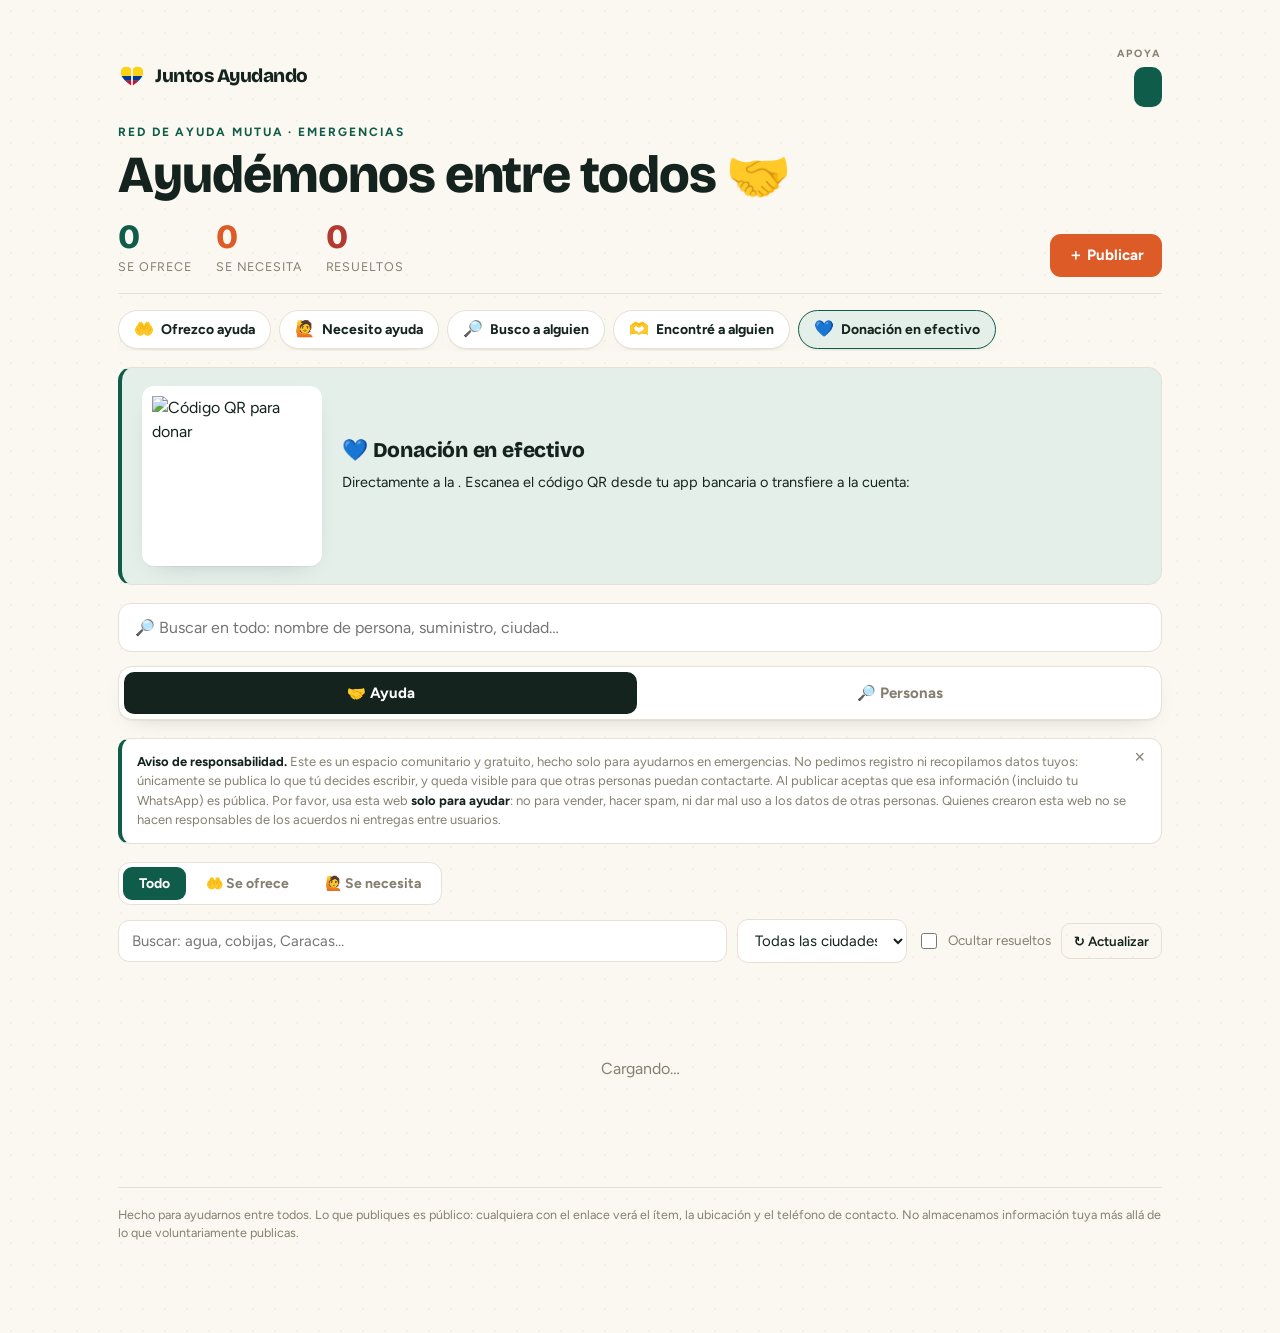
==== public/colombia.html @ 627214c3 "Vista previa por dominio, barra de acciones y ajustes de credito Vista previa (WhatsApp/Facebook lee" ====
<!DOCTYPE html>
<html lang="es">
<head>
<meta charset="UTF-8">
<meta name="viewport" content="width=device-width, initial-scale=1.0">
<title>Juntos por Colombia — Red de ayuda mutua en emergencias</title>
<meta name="description" content="Publica lo que ofreces, lo que necesitas o a quién buscas durante una emergencia, y coordina directo por WhatsApp. Sin cuentas, sin registro. Con el apoyo de la Fundación Falcao.">
<link rel="canonical" href="https://juntosporcolombia.fundacionfalcao.org/">
<meta property="og:type" content="website">
<meta property="og:url" content="https://juntosporcolombia.fundacionfalcao.org/">
<meta property="og:site_name" content="Juntos por Colombia">
<meta property="og:title" content="Juntos por Colombia — Red de ayuda mutua en emergencias">
<meta property="og:description" content="Publica lo que ofreces, lo que necesitas o a quién buscas durante una emergencia, y coordina directo por WhatsApp. Sin cuentas, sin registro. Con el apoyo de la Fundación Falcao.">
<meta property="og:image" content="https://juntosporcolombia.fundacionfalcao.org/og-colombia.png">
<meta name="twitter:card" content="summary_large_image">
<meta name="theme-color" content="#123E86">
<link rel="icon" href="./favicon.svg" type="image/svg+xml">
<link rel="apple-touch-icon" href="./apple-touch-icon.png">
<link rel="preconnect" href="https://fonts.googleapis.com">
<link rel="preconnect" href="https://fonts.gstatic.com" crossorigin>
<link href="https://fonts.googleapis.com/css2?family=Bricolage+Grotesque:opsz,wght@12..96,500;12..96,700;12..96,800&family=Figtree:wght@400;500;600;700&display=swap" rel="stylesheet">
<link rel="stylesheet" href="./styles.css">
<!-- Antes del CSS/pintado: fija la marca y el tema segun el dominio, sin parpadeo -->
<script src="./config.js"></script>
</head>
<body>
<div class="wrap">
  <header class="top">
   <div class="topbar">
    <a class="brand" href="/" aria-label="Ir al inicio">
      <svg class="brand-mark" viewBox="0 0 64 64" aria-hidden="true" focusable="false">
        <defs><clipPath id="jaHeart">
          <path transform="translate(-2 0)" d="M32 54C20 45 8 35 8 23C8 15 15 10 22 10C27 10 31 13 32 17Z"/>
          <path transform="translate(2 0)"  d="M32 54C44 45 56 35 56 23C56 15 49 10 42 10C37 10 33 13 32 17Z"/>
        </clipPath></defs>
        <g clip-path="url(#jaHeart)">
          <rect y="10" width="64" height="22" fill="#FCD116"/>
          <rect y="32" width="64" height="11" fill="#003893"/>
          <rect y="43" width="64" height="11" fill="#CE1126"/>
        </g>
      </svg>
      <span class="brand-name" id="brandName">Juntos Ayudando</span>
    </a>

    <!-- Apoya + logo del aliado (solo en las marcas que lo tengan configurado) -->
    <div class="support" id="supportBox" hidden>
      <span class="support-lbl" id="supportLbl">Apoya</span>
      <span class="support-badge"><img id="supportLogo" src="" alt="" loading="lazy"></span>
    </div>
   </div>

    <div class="eyebrow" id="eyebrow">Red de ayuda mutua · Emergencias</div>
    <h1 id="heroTitle">Ayudémonos entre todos 🤝</h1>
    <p class="sub" id="heroSub"></p>
    <div class="tally">
      <div class="stat"><div class="n green" id="countOffer">0</div><div class="l" id="lblStat1">Se ofrece</div></div>
      <div class="stat"><div class="n orange" id="countNeed">0</div><div class="l" id="lblStat2">Se necesita</div></div>
      <div class="stat"><div class="n taken" id="countTaken">0</div><div class="l" id="lblStat3">Resueltos</div></div>
      <div style="flex:1"></div>
      <button class="btn btn-primary" id="openPost">＋ Publicar</button>
    </div>
  </header>

  <!-- Acciones rápidas: los mismos 5 botones del popup, siempre accesibles.
       En móvil la fila se desliza en horizontal. -->
  <nav class="quickbar" id="quickBar" aria-label="Acciones rápidas">
    <button class="qb qb-off"  data-go="ofrezco"><span class="qi">🤲</span>Ofrezco ayuda</button>
    <button class="qb qb-need" data-go="necesito"><span class="qi">🙋</span>Necesito ayuda</button>
    <button class="qb qb-need" data-go="busca"><span class="qi">🔎</span>Busco a alguien</button>
    <button class="qb qb-off"  data-go="ubicada"><span class="qi">🫶</span>Encontré a alguien</button>
    <button class="qb qb-give" id="qbDonate" data-go="donar" hidden><span class="qi">💙</span>Donación en efectivo</button>
  </nav>

  <!-- Donación en efectivo. Solo aparece en las marcas con DONATION en config.js -->
  <section class="donate" id="donateBanner" hidden>
    <div class="donate-qr"><img id="donateQR" src="" alt="Código QR para donar"></div>
    <div class="donate-body">
      <h2 class="donate-h">💙 Donación en efectivo</h2>
      <p class="donate-lead">Directamente a la <strong id="donateOrg"></strong>. Escanea el código QR desde tu app bancaria o transfiere a la cuenta:</p>
      <dl class="donate-data" id="donateData"></dl>
      <p class="donate-note" id="donateNote"></p>
    </div>
  </section>

  <div class="gsearch-wrap">
    <input class="field" id="gsearch" type="search" placeholder="🔎 Buscar en todo: nombre de persona, suministro, ciudad…" aria-label="Buscar en todo">
  </div>

  <nav class="panelnav" id="panelNav">
    <button class="pn-btn active" data-panel="ayuda">🤝 Ayuda</button>
    <button class="pn-btn" data-panel="personas">🔎 Personas</button>
  </nav>

  <section id="panelResultados" class="hide">
    <div class="res-group" id="resPersonasGroup">
      <h3 class="res-h">🔎 Personas <span class="cnt" id="resPersonasCnt"></span></h3>
      <div id="resPersonas"></div>
    </div>
    <div class="res-group" id="resItemsGroup">
      <h3 class="res-h">🤝 Suministros <span class="cnt" id="resItemsCnt"></span></h3>
      <div id="resItems"></div>
    </div>
  </section>

  <div id="configWarn"></div>

  <div class="disclaimer" id="disclaimer">
    <button class="x" onclick="document.getElementById('disclaimer').remove()" aria-label="Cerrar">×</button>
    <strong>Aviso de responsabilidad.</strong> Este es un espacio comunitario y gratuito, hecho solo para ayudarnos en emergencias. No pedimos registro ni recopilamos datos tuyos: únicamente se publica lo que tú decides escribir, y queda visible para que otras personas puedan contactarte. Al publicar aceptas que esa información (incluido tu WhatsApp) es pública. Por favor, usa esta web <strong>solo para ayudar</strong>: no para vender, hacer spam, ni dar mal uso a los datos de otras personas. Quienes crearon esta web no se hacen responsables de los acuerdos ni entregas entre usuarios.
  </div>

  <div id="errBox"></div>

  <section id="panelAyuda">
    <div class="segment" id="typeSeg">
      <button class="seg-btn active" data-type="">Todo</button>
      <button class="seg-btn" data-type="ofrezco">🤲 Se ofrece</button>
      <button class="seg-btn" data-type="necesito">🙋 Se necesita</button>
    </div>

    <div class="toolbar">
      <div class="grow"><input class="field" id="search" type="search" placeholder="Buscar: agua, cobijas, Caracas…" aria-label="Buscar"></div>
      <select class="field" id="cityFilter" style="flex:0 0 170px" aria-label="Filtrar por ciudad"><option value="">Todas las ciudades</option></select>
      <label class="toggle"><input type="checkbox" id="hideTaken"> Ocultar resueltos</label>
      <button class="btn btn-ghost btn-sm" id="refresh" title="Actualizar">↻ Actualizar</button>
    </div>

    <div class="chips" id="catChips" style="margin-bottom:18px"></div>
    <div id="board"><div class="loading">Cargando…</div></div>
  </section>

  <section id="panelPersonas" class="hide">
    <div class="disclaimer" id="perInfo" style="border-left-color:var(--signal)">
      <strong>Encontrar personas.</strong> Publica el nombre, cédula y un teléfono de contacto de alguien a quien se busca, o de alguien ya ubicado, para reencontrar familias. La cédula se muestra <strong>parcial</strong> (solo los últimos dígitos) para proteger su identidad. Publica solo con fin humanitario y datos veraces.
    </div>

    <div class="segment" id="perSeg">
      <button class="seg-btn active" data-pe="">Todas</button>
      <button class="seg-btn" data-pe="busca">🔎 Se busca</button>
      <button class="seg-btn" data-pe="ubicada">✅ Ubicada</button>
    </div>

    <div class="toolbar">
      <div class="grow"><input class="field" id="perSearch" type="search" placeholder="Buscar por nombre o ciudad…" aria-label="Buscar persona"></div>
      <select class="field" id="perCityFilter" style="flex:0 0 170px" aria-label="Filtrar por ciudad"><option value="">Todas las ciudades</option></select>
      <button class="btn btn-ghost btn-sm" id="openBulk" title="Subir varias">⇪ Subir lista</button>
      <button class="btn btn-ghost btn-sm" id="perRefresh" title="Actualizar">↻ Actualizar</button>
    </div>

    <div id="perBoard"><div class="loading">Cargando…</div></div>
  </section>

  <footer>
    Hecho para ayudarnos entre todos. Lo que publiques es público: cualquiera con el enlace verá el ítem, la ubicación y el teléfono de contacto. No almacenamos información tuya más allá de lo que voluntariamente publicas.
    <div class="credit" id="credit"></div>
  </footer>
</div>

<!-- Modal: Publicar -->
<div class="overlay" id="postOverlay">
  <div class="modal">
    <button class="x" data-close aria-label="Cerrar">×</button>
    <h2 id="postTitle">Publicar</h2>
    <p class="lead">Elige si vas a ofrecer ayuda o si la necesitas.</p>
    <div class="typepick">
      <button id="pickOffer" class="sel-offer" data-type="ofrezco">🤲 Ofrezco<small>Tengo algo disponible</small></button>
      <button id="pickNeed" data-type="necesito">🙋 Necesito<small>Requiero ayuda</small></button>
    </div>

    <label class="lbl">Categoría</label>
    <select class="field" id="f_cat"></select>

    <div id="ropaWrap" class="hide">
      <label class="lbl">¿Ropa para quién?</label>
      <select class="field" id="f_ropa"><option value="Niños">Niños</option><option value="Adultos">Adultos</option><option value="Niños y adultos">Niños y adultos</option></select>
    </div>

    <label class="lbl" for="f_titulo" id="lblTitulo">¿Qué tienes disponible?</label>
    <input class="field" id="f_titulo" maxlength="70" placeholder="Ej: Cobijas, agua, kit de aseo">

    <label class="lbl" for="f_cantidad" id="lblCantidad">Cantidad <span>(opcional)</span></label>
    <input class="field" id="f_cantidad" maxlength="40" placeholder="Ej: 20 unidades · 5 cajas · varias">

    <label class="lbl">Ubicación</label>
    <button type="button" class="geo-btn" id="geoBtn">📍 Usar mi ubicación actual</button>
    <div class="geo-status" id="geoStatus"></div>
    <select class="field" id="f_pais" style="margin-top:8px"></select>
    <input class="field" id="f_ciudad" maxlength="50" placeholder="Ciudad" style="margin-top:8px">
    <input class="field" id="f_dir" maxlength="110" placeholder="Dirección o lugar (barrio, calle, punto de referencia)" style="margin-top:8px">
    <p class="hint" id="dirHint">Entre más exacta la dirección, más fácil coordinar la entrega.</p>

    <label class="lbl" for="f_tel">WhatsApp de contacto</label>
    <div class="phone-row">
      <select class="field" id="f_cc" aria-label="Código de país">
        <option value="57">🇨🇴 +57</option><option value="58">🇻🇪 +58</option><option value="52">🇲🇽 +52</option>
        <option value="34">🇪🇸 +34</option><option value="51">🇵🇪 +51</option><option value="54">🇦🇷 +54</option>
        <option value="56">🇨🇱 +56</option><option value="593">🇪🇨 +593</option><option value="1">🇺🇸 +1</option>
      </select>
      <input class="field grow" id="f_tel" inputmode="numeric" maxlength="15" placeholder="412 123 4567">
    </div>
    <p class="hint">Solo números. Ahí llegarán los mensajes de quien te contacte.</p>

    <label class="lbl" for="f_nombre">Tu nombre <span>(opcional)</span></label>
    <input class="field" id="f_nombre" maxlength="40" placeholder="Ej: Jefferson">

    <label class="lbl" for="f_nota">Nota <span>(opcional)</span></label>
    <textarea class="field" id="f_nota" rows="2" maxlength="160" placeholder="Ej: Puedo entregar hasta el viernes"></textarea>

    <label class="consent"><input type="checkbox" id="f_consent">Entiendo que lo que publico es público y me comprometo a usar este espacio solo para ayudar.</label>

    <div class="modal-actions">
      <button class="btn btn-ghost btn-block" data-close>Cancelar</button>
      <button class="btn btn-primary btn-block" id="submitPost">Publicar</button>
    </div>
  </div>
</div>

<!-- Modal: Código -->
<div class="overlay" id="codeOverlay">
  <div class="modal">
    <h2 id="codeTitle">✅ ¡Publicado!</h2>
    <p class="lead" id="codeLead">Tu publicación ya está en la web. Guarda este código para administrarla desde otro dispositivo:</p>
    <div class="code-box"><div class="t">Tu código</div><div class="code" id="newCode">—</div></div>
    <p class="hint">En este dispositivo lo recordamos por ti: verás los botones para administrarla directamente en tu publicación.</p>
    <div class="modal-actions"><button class="btn btn-primary btn-block" data-close>Listo</button></div>
  </div>
</div>

<!-- Modal: Confirmar (corazón) -->
<div class="overlay" id="confirmOverlay">
  <div class="modal">
    <div class="heart">💛</div>
    <h2 id="cTitle" style="text-align:center">¿Quitar esto de la lista?</h2>
    <p class="lead" id="cMsg" style="text-align:center"></p>
    <div class="modal-actions">
      <button class="btn btn-ghost btn-block" data-close>Cancelar</button>
      <button class="btn btn-primary btn-block" id="cYes">Sí, confirmar</button>
    </div>
  </div>
</div>

<!-- Modal: Pedir código -->
<div class="overlay" id="askOverlay">
  <div class="modal">
    <button class="x" data-close aria-label="Cerrar">×</button>
    <h2 id="askTitle">Reabrir publicación</h2>
    <p class="lead" id="askLead">Ingresa el código que recibiste al publicar.</p>
    <input class="field" id="askCode" maxlength="6" placeholder="Código" style="text-transform:uppercase;letter-spacing:.2em;text-align:center;font-weight:700">
    <div id="askErr" class="hint" style="color:#c0392b"></div>
    <div class="modal-actions">
      <button class="btn btn-ghost btn-block" data-close>Cancelar</button>
      <button class="btn btn-primary btn-block" id="askConfirm">Confirmar</button>
    </div>
  </div>
</div>

<!-- Modal: Publicar persona -->
<div class="overlay" id="personaOverlay">
  <div class="modal">
    <button class="x" data-close aria-label="Cerrar">×</button>
    <h2>Añadir persona</h2>
    <p class="lead">Para encontrar a alguien o registrar a quien ya fue ubicado.</p>
    <div class="typepick">
      <button id="pickBusca" class="sel-need" data-pe="busca">🔎 Se busca<small>Estoy buscando a esta persona</small></button>
      <button id="pickUbic" data-pe="ubicada">✅ Ubicada<small>Ya está localizada / a salvo</small></button>
    </div>

    <label class="lbl" for="pe_nombre">Nombre y apellido</label>
    <input class="field" id="pe_nombre" maxlength="70" placeholder="Ej: María González">

    <label class="lbl" for="pe_cedula">Cédula / identificación <span>(opcional)</span></label>
    <input class="field" id="pe_cedula" maxlength="30" placeholder="Ej: V-12345678">
    <p class="hint">Se guarda completa pero en público solo se ven los últimos 4 dígitos.</p>

    <label class="lbl">Ubicación <span>(opcional)</span></label>
    <button type="button" class="geo-btn" id="pe_geoBtn">📍 Usar mi ubicación actual</button>
    <div class="geo-status" id="pe_geoStatus"></div>
    <select class="field" id="pe_pais" style="margin-top:8px"></select>
    <input class="field" id="pe_ciudad" maxlength="50" placeholder="Ciudad / zona" style="margin-top:8px">
    <input class="field" id="pe_dir" maxlength="110" placeholder="Dirección o lugar (barrio, calle, refugio…)" style="margin-top:8px">
    <input class="field" id="pe_ref" maxlength="80" placeholder="Punto de referencia (opcional)" style="margin-top:8px">
    <p class="hint">Puedes compartir tu ubicación o escribir el lugar. Entre más detalle, más fácil reencontrarse.</p>

    <label class="lbl" for="pe_tel">WhatsApp de contacto</label>
    <div class="phone-row">
      <select class="field" id="pe_cc" aria-label="Código de país">
        <option value="57">🇨🇴 +57</option><option value="58">🇻🇪 +58</option><option value="52">🇲🇽 +52</option>
        <option value="34">🇪🇸 +34</option><option value="51">🇵🇪 +51</option><option value="54">🇦🇷 +54</option>
        <option value="56">🇨🇱 +56</option><option value="593">🇪🇨 +593</option><option value="1">🇺🇸 +1</option>
      </select>
      <input class="field grow" id="pe_tel" inputmode="numeric" maxlength="15" placeholder="412 123 4567">
    </div>
    <p class="hint">Número donde coordinar (tuyo, de un familiar o del refugio).</p>

    <label class="lbl" for="pe_nota">Nota <span>(opcional)</span></label>
    <textarea class="field" id="pe_nota" rows="2" maxlength="160" placeholder="Ej: Última vez vista en el sector… / Está en el refugio…"></textarea>

    <label class="consent"><input type="checkbox" id="pe_consent">Publico estos datos con fin humanitario, son veraces y entiendo que el nombre y el teléfono serán públicos.</label>

    <div class="modal-actions">
      <button class="btn btn-ghost btn-block" data-close>Cancelar</button>
      <button class="btn btn-primary btn-block" id="submitPersona">Publicar</button>
    </div>
  </div>
</div>

<!-- Modal: Subir lista (bloque) -->
<div class="overlay" id="bulkOverlay">
  <div class="modal">
    <button class="x" data-close aria-label="Cerrar">×</button>
    <h2>Subir lista de personas</h2>
    <p class="lead">Pega varias de golpe: <strong>una persona por línea</strong>, con sus datos separados por coma.</p>

    <div class="code-box" style="background:var(--pine-soft);color:var(--pine);text-align:left">
      <div class="t" style="color:var(--pine)">Formato por línea</div>
      <div style="font-weight:700">Nombre, Cédula, Teléfono</div>
      <div style="font-size:12px;opacity:.85;margin-top:4px">Ej: María González, V-12345678, 4121234567</div>
    </div>

    <div class="typepick" style="margin-top:12px">
      <button id="bkBusca" class="sel-need" data-pe="busca">🔎 Se busca<small>Todas en esta lista</small></button>
      <button id="bkUbic" data-pe="ubicada">✅ Ubicadas<small>Todas en esta lista</small></button>
    </div>

    <label class="lbl">Ubicación común <span>(opcional, se aplica a todas)</span></label>
    <div class="phone-row">
      <select class="field" id="bk_cc" style="flex:0 0 92px" aria-label="Código de país">
        <option value="57">🇨🇴 +57</option><option value="58">🇻🇪 +58</option><option value="52">🇲🇽 +52</option>
        <option value="34">🇪🇸 +34</option><option value="51">🇵🇪 +51</option><option value="54">🇦🇷 +54</option>
        <option value="56">🇨🇱 +56</option><option value="593">🇪🇨 +593</option><option value="1">🇺🇸 +1</option>
      </select>
      <input class="field grow" id="bk_ciudad" maxlength="50" placeholder="Ciudad / zona (opcional)">
    </div>

    <label class="lbl" for="bk_text">Pega la lista aquí</label>
    <textarea class="field" id="bk_text" rows="8" placeholder="María González, V-12345678, 4121234567&#10;José Pérez, V-87654321, 4149876543&#10;Ana Díaz, , 4145551122"></textarea>
    <p class="hint" id="bk_count">0 personas detectadas.</p>

    <label class="consent"><input type="checkbox" id="bk_consent">Publico estos datos con fin humanitario, son veraces y entiendo que los nombres y teléfonos serán públicos.</label>

    <div class="modal-actions">
      <button class="btn btn-ghost btn-block" data-close>Cancelar</button>
      <button class="btn btn-primary btn-block" id="submitBulk">Subir lista</button>
    </div>
  </div>
</div>

<!-- Modal: Donación en efectivo -->
<div class="overlay" id="donateOverlay">
  <div class="modal">
    <button class="x" data-close aria-label="Cerrar">×</button>
    <h2>💙 Donación en efectivo</h2>
    <p class="lead">Tu aporte va <strong>directo a la <span id="donateOrg2"></span></strong>. Escanea el QR desde tu app bancaria o transfiere a la cuenta.</p>
    <div class="donate-qr big"><img id="donateQR2" src="" alt="Código QR para donar"></div>
    <dl class="donate-data" id="donateData2"></dl>
    <p class="donate-note" id="donateNote2"></p>
    <div class="modal-actions"><button class="btn btn-primary btn-block" data-close>Listo</button></div>
  </div>
</div>

<!-- Modal: Bienvenida / elección rápida -->
<div class="overlay" id="welcomeOverlay">
  <div class="modal">
    <button class="x" data-close aria-label="Cerrar">×</button>
    <h2>¿Qué quieres hacer?</h2>
    <p class="lead">Elige una opción para empezar rápido. También puedes solo explorar la web.</p>
    <div class="welcome-grid">
      <button class="wbtn off" data-go="ofrezco"><span class="wic">🤲</span><strong>Ofrezco ayuda</strong><small>Tengo algo para dar</small></button>
      <button class="wbtn need" data-go="necesito"><span class="wic">🙋</span><strong>Necesito ayuda</strong><small>Me hace falta algo</small></button>
      <button class="wbtn need" data-go="busca"><span class="wic">🔎</span><strong>Busco a alguien</strong><small>Persona desaparecida</small></button>
      <button class="wbtn off" data-go="ubicada"><span class="wic">🫶</span><strong>Encontré a alguien</strong><small>Persona ya ubicada</small></button>
      <button class="wbtn give" id="wDonate" data-go="donar" hidden><span class="wic">💙</span><strong>Donación en efectivo</strong><small>Aporta a la fundación</small></button>
    </div>
    <div class="modal-actions"><button class="btn btn-ghost btn-block" data-close>Solo explorar la web</button></div>
  </div>
</div>

<script type="module" src="./app.js"></script>
</body>
</html>
---- public/styles.css ----
:root{
  --ink:#15231F;--paper:#FBF8F1;--card:#FFFFFF;--pine:#0F5C4A;--pine-soft:#E4EFEA;
  --signal:#DD5B27;--signal-soft:#FBEAE1;--muted:#857F70;--line:#E7E1D4;--taken:#B23A30;
  --radius:14px;--shadow:0 1px 0 rgba(21,35,31,.04), 0 8px 24px -16px rgba(21,35,31,.35);
}

/* Tema AZUL — juntosporcolombia.fundacionfalcao.org.
   El acento (--signal) es ambar y no otro azul a proposito: distingue
   "se ofrece" de "se necesita" de un vistazo, tambien para daltonicos. */
:root[data-brand="azul"]{
  --ink:#0F1D33;--paper:#F5F8FD;--card:#FFFFFF;--pine:#123E86;--pine-soft:#E4EDFA;
  --signal:#D98209;--signal-soft:#FBEEDA;--muted:#6B7789;--line:#DCE4F0;--taken:#A8393B;
}
/* El ambar queda solo para distinguir "se necesita"; los botones de accion van en azul */
:root[data-brand="azul"] .btn-primary{background:var(--pine)}
*{box-sizing:border-box}html,body{margin:0;padding:0}
body{background:var(--paper);color:var(--ink);font-family:"Figtree",system-ui,sans-serif;font-size:16px;line-height:1.5;
  -webkit-font-smoothing:antialiased;background-image:radial-gradient(rgba(21,35,31,.035) 1px,transparent 1px);background-size:22px 22px}
.wrap{max-width:1080px;margin:0 auto;padding:20px 18px 80px}
header.top{padding:26px 0 16px;border-bottom:1px solid var(--line);margin-bottom:16px}
.topbar{display:flex;align-items:center;justify-content:space-between;gap:16px;flex-wrap:wrap;margin-bottom:16px}
.brand{display:inline-flex;align-items:center;gap:9px;text-decoration:none}

/* "Apoya" + logo del aliado. El logo es blanco, por eso va sobre una placa
   de color: sin fondo seria invisible en el papel claro. */
.support{display:flex;flex-direction:column;align-items:flex-end;gap:5px}
.support-lbl{font-size:10.5px;letter-spacing:.16em;text-transform:uppercase;color:var(--muted);font-weight:700}
.support-badge{display:inline-flex;align-items:center;justify-content:center;background:var(--pine);
  border-radius:10px;padding:8px 14px;box-shadow:var(--shadow)}
.support-badge img{height:24px;width:auto;display:block}

/* Barra de acciones rápidas: los 5 botones del popup, siempre a mano.
   En movil se desliza en horizontal en vez de apilarse y comerse la pantalla. */
.quickbar{display:flex;gap:8px;margin:0 0 16px;overflow-x:auto;scrollbar-width:none;-webkit-overflow-scrolling:touch;padding-bottom:2px}
.quickbar::-webkit-scrollbar{display:none}
.qb{display:inline-flex;align-items:center;gap:7px;white-space:nowrap;flex:0 0 auto;cursor:pointer;
  font-family:inherit;font-weight:700;font-size:14px;color:var(--ink);background:var(--card);
  border:1px solid var(--line);border-radius:999px;padding:10px 15px;transition:.12s;box-shadow:var(--shadow)}
.qb:hover{transform:translateY(-1px)}
.qb .qi{font-size:16px;line-height:1}
.qb-off:hover{border-color:var(--pine)}
.qb-need:hover{border-color:var(--signal)}
.qb-give{border-color:var(--pine);background:var(--pine-soft)}
.qb-give:hover{background:var(--card)}
@media(max-width:560px){
  .quickbar{margin-left:-18px;margin-right:-18px;padding-left:18px;padding-right:18px}
  .qb{font-size:13.5px;padding:9px 13px}
}

/* Donación en efectivo */
.donate{display:flex;gap:20px;align-items:center;background:var(--pine-soft);border:1px solid var(--line);
  border-left:4px solid var(--pine);border-radius:14px;padding:18px 20px;margin:0 0 18px;flex-wrap:wrap}
.donate-qr{background:#fff;border-radius:12px;padding:10px;box-shadow:var(--shadow);flex:0 0 auto}
.donate-qr img{display:block;width:160px;height:160px;object-fit:contain}
/* En el banner el QR se puede pulsar para verlo grande en el modal */
#donateBanner .donate-qr{cursor:zoom-in;border:none;background:#fff;transition:transform .12s}
#donateBanner .donate-qr:hover{transform:translateY(-2px)}
.donate-qr.big{margin:14px auto;padding:14px}
.donate-qr.big img{width:210px;height:210px}
.donate-body{flex:1 1 300px;min-width:0}
.donate-h{font-family:"Bricolage Grotesque",sans-serif;font-weight:800;font-size:21px;letter-spacing:-.01em;margin:0 0 6px;color:var(--ink)}
.donate-lead{margin:0 0 10px;font-size:14.5px;color:var(--ink);line-height:1.5}
.donate-data{display:grid;grid-template-columns:auto 1fr;gap:4px 12px;margin:0;font-size:14px}
.donate-data dt{color:var(--muted);font-size:13px}
.donate-data dd{margin:0;font-weight:700;color:var(--ink);word-break:break-all}
.donate-note{margin:12px 0 0;font-size:12.5px;color:var(--muted);line-height:1.45}
.wbtn.give{border-color:var(--pine)}
.wbtn.give:hover{background:var(--pine-soft)}
@media(max-width:560px){
  .donate{gap:14px;padding:15px}
  .donate-qr img{width:104px;height:104px}
  .support{align-items:flex-start}
}
.brand-mark{width:28px;height:28px;flex-shrink:0;display:block}
.brand-name{font-family:"Bricolage Grotesque",sans-serif;font-weight:800;font-size:19px;letter-spacing:-.025em;color:var(--ink)}
.brand:hover .brand-name{color:var(--pine)}
.eyebrow{font-size:12px;letter-spacing:.16em;text-transform:uppercase;color:var(--pine);font-weight:700}
h1{font-family:"Bricolage Grotesque",sans-serif;font-weight:800;letter-spacing:-.02em;line-height:1.02;font-size:clamp(30px,6vw,52px);margin:8px 0 6px}
.sub{color:var(--muted);max-width:52ch;margin:0}
.tally{display:flex;gap:24px;flex-wrap:wrap;margin-top:18px;align-items:flex-end}
.stat .n{font-family:"Bricolage Grotesque",sans-serif;font-weight:800;font-size:34px;line-height:1;letter-spacing:-.02em}
.stat .n.green{color:var(--pine)}.stat .n.orange{color:var(--signal)}.stat .n.taken{color:var(--taken)}
.stat .l{font-size:12.5px;color:var(--muted);text-transform:uppercase;letter-spacing:.07em;margin-top:4px}
.disclaimer{background:#fff;border:1px solid var(--line);border-left:4px solid var(--pine);border-radius:12px;padding:13px 15px;margin:0 0 18px;font-size:13px;color:var(--muted);line-height:1.5;position:relative}
.disclaimer strong{color:var(--ink)}
.disclaimer .x{position:absolute;top:8px;right:10px;background:none;border:none;font-size:18px;color:var(--muted);cursor:pointer}
.gsearch-wrap{margin:0 0 14px}
.gsearch-wrap #gsearch{font-size:16px;padding:14px 16px;border-radius:13px}
.res-group{margin-bottom:24px}
.res-h{font-family:"Bricolage Grotesque",sans-serif;font-weight:800;font-size:18px;letter-spacing:-.01em;margin:0 0 12px;color:var(--ink);display:flex;align-items:center;gap:8px}
.res-h .cnt{font-size:13px;font-weight:600;color:var(--muted)}
.panelnav{display:flex;gap:6px;background:#fff;border:1px solid var(--line);border-radius:14px;padding:5px;margin:0 0 18px;box-shadow:var(--shadow)}
.pn-btn{flex:1;border:none;background:none;font-family:inherit;font-weight:700;font-size:15px;color:var(--muted);padding:12px 14px;border-radius:10px;cursor:pointer;transition:.12s;white-space:nowrap}
.pn-btn:hover{color:var(--ink)}
.pn-btn.active{background:var(--ink);color:#fff}
.segment{display:inline-flex;background:#fff;border:1px solid var(--line);border-radius:12px;padding:4px;margin-bottom:14px;gap:4px}
.seg-btn{border:none;background:none;font-family:inherit;font-weight:700;font-size:14px;color:var(--muted);padding:8px 16px;border-radius:9px;cursor:pointer;transition:.12s;white-space:nowrap}
.seg-btn.active{background:var(--pine);color:#fff}.seg-btn.active.need{background:var(--signal)}
.toolbar{display:flex;gap:10px;flex-wrap:wrap;align-items:center;margin:0 0 16px}
.grow{flex:1 1 220px;min-width:0}
input,select,textarea{font-family:inherit;font-size:15px;color:var(--ink)}
.field{width:100%;padding:11px 13px;border:1px solid var(--line);border-radius:11px;background:var(--card);outline:none;transition:border-color .15s,box-shadow .15s}
.field:focus{border-color:var(--pine);box-shadow:0 0 0 3px var(--pine-soft)}
.chips{display:flex;gap:7px;flex-wrap:wrap}
.chip{border:1px solid var(--line);background:var(--card);color:var(--ink);padding:7px 12px;border-radius:999px;font-size:13.5px;font-weight:600;cursor:pointer;transition:.12s;white-space:nowrap}
.chip:hover{border-color:var(--pine)}.chip.active{background:var(--pine);border-color:var(--pine);color:#fff}
.toggle{display:flex;align-items:center;gap:8px;font-size:13.5px;color:var(--muted);cursor:pointer;user-select:none}
.toggle input{accent-color:var(--pine);width:16px;height:16px}
.btn{border:none;border-radius:11px;font-family:inherit;font-weight:700;font-size:15px;padding:12px 18px;cursor:pointer;transition:transform .08s,filter .15s,background .15s;display:inline-flex;align-items:center;gap:8px;justify-content:center}
.btn:active{transform:translateY(1px)}
.btn-primary{background:var(--signal);color:#fff}.btn-primary:hover{filter:brightness(1.05)}
.btn-wa{background:#1FA855;color:#fff;width:100%}.btn-wa:hover{filter:brightness(1.05)}
.btn-ghost{background:transparent;border:1px solid var(--line);color:var(--ink);font-weight:600}.btn-ghost:hover{border-color:var(--pine)}
.btn-sm{padding:9px 12px;font-size:13.5px;border-radius:9px}.btn-block{width:100%}
.grid{display:grid;grid-template-columns:repeat(auto-fill,minmax(280px,1fr));gap:16px}
.card{position:relative;background:var(--card);border:1px solid var(--line);border-radius:var(--radius);padding:18px 16px 16px;box-shadow:var(--shadow);transition:transform .12s,box-shadow .12s}
.card:hover{transform:translateY(-2px)}
.card.need{border-top:3px solid var(--signal)}.card.offer{border-top:3px solid var(--pine)}
.badge{display:inline-flex;align-items:center;gap:5px;font-size:11px;font-weight:800;letter-spacing:.06em;text-transform:uppercase;padding:3px 8px;border-radius:999px}
.badge.offer{color:var(--pine);background:var(--pine-soft)}.badge.need{color:var(--signal);background:var(--signal-soft)}
.cat{display:inline-flex;align-items:center;gap:6px;font-size:12.5px;font-weight:700;color:var(--ink);margin-left:6px}
.card h3{font-family:"Bricolage Grotesque",sans-serif;font-weight:700;font-size:20px;letter-spacing:-.01em;margin:11px 0 6px;line-height:1.15}
.meta{display:flex;flex-direction:column;gap:3px;font-size:14px;color:var(--ink);margin:8px 0 4px}
.meta .row{display:flex;gap:7px;align-items:flex-start}
.meta .k{color:var(--muted);min-width:74px;font-size:13px;flex-shrink:0}
.maplink{font-size:13px;color:var(--pine);font-weight:600;text-decoration:none}.maplink:hover{text-decoration:underline}
.note{font-size:13.5px;color:var(--muted);margin:6px 0 0;font-style:italic}
.ago{font-size:12px;color:var(--muted)}.stamp-area{margin-top:8px;min-height:16px}
.actions{display:flex;gap:8px;margin-top:13px;flex-wrap:wrap}.actions .btn{flex:1 1 auto}
.owner-row{display:flex;gap:8px;margin-top:8px;width:100%}
.card.taken{opacity:.62}.card.taken h3{text-decoration:line-through;text-decoration-color:rgba(178,58,48,.5)}
.stamp{position:absolute;top:14px;right:10px;transform:rotate(8deg);color:var(--taken);border:3px solid var(--taken);border-radius:8px;font-family:"Bricolage Grotesque",sans-serif;font-weight:800;font-size:14px;letter-spacing:.06em;padding:3px 9px;text-transform:uppercase;opacity:.9;box-shadow:inset 0 0 0 1px rgba(178,58,48,.25)}
@keyframes slap{0%{transform:rotate(8deg) scale(2.4);opacity:0}60%{transform:rotate(6deg) scale(.92);opacity:1}100%{transform:rotate(8deg) scale(1);opacity:.9}}
.stamp.animate{animation:slap .42s cubic-bezier(.2,.8,.3,1.2)}
.empty,.loading{text-align:center;padding:60px 20px;color:var(--muted)}
.empty h3{font-family:"Bricolage Grotesque",sans-serif;color:var(--ink);font-size:22px;margin:0 0 8px}
.err{background:var(--signal-soft);border:1px solid #f0c4b2;color:#9c3a16;padding:12px 14px;border-radius:11px;font-size:14px;margin-bottom:16px}
.overlay{position:fixed;inset:0;background:rgba(21,35,31,.46);display:none;align-items:flex-start;justify-content:center;padding:24px 16px;z-index:50;overflow-y:auto}
.overlay.open{display:flex}
.modal{position:relative;background:var(--card);border-radius:18px;max-width:480px;width:100%;padding:22px 20px;box-shadow:0 20px 60px -20px rgba(21,35,31,.5);margin:auto}
.modal h2{font-family:"Bricolage Grotesque",sans-serif;font-weight:800;font-size:24px;letter-spacing:-.01em;margin:0 0 4px}
.modal p.lead{color:var(--muted);font-size:14px;margin:0 0 14px}
.lbl{display:block;font-size:13px;font-weight:600;color:var(--ink);margin:14px 0 6px}.lbl span{color:var(--muted);font-weight:400}
.typepick{display:flex;gap:8px;margin-bottom:4px}
.typepick button{flex:1;border:1.5px solid var(--line);background:#fff;border-radius:12px;padding:12px;font-family:inherit;font-weight:700;font-size:14px;cursor:pointer;color:var(--muted);transition:.12s;line-height:1.2}
.typepick button small{display:block;font-weight:500;font-size:11px;margin-top:2px}
.typepick button.sel-offer{border-color:var(--pine);background:var(--pine-soft);color:var(--pine)}
.typepick button.sel-need{border-color:var(--signal);background:var(--signal-soft);color:var(--signal)}
.phone-row{display:flex;gap:8px}.phone-row select{flex:0 0 92px}
.geo-btn{width:100%;border:1.5px dashed var(--pine);background:var(--pine-soft);color:var(--pine);border-radius:11px;padding:11px;font-family:inherit;font-weight:700;font-size:14px;cursor:pointer;display:flex;align-items:center;justify-content:center;gap:8px;margin-bottom:8px}
.geo-btn:hover{filter:brightness(.98)}
.geo-status{font-size:12px;margin:2px 0 0}
.hint{font-size:12px;color:var(--muted);margin:5px 0 0}
.consent{display:flex;gap:9px;align-items:flex-start;font-size:12.5px;color:var(--ink);margin-top:14px;line-height:1.4;cursor:pointer}
.consent input{accent-color:var(--pine);width:17px;height:17px;margin-top:1px;flex-shrink:0}
.modal-actions{display:flex;gap:10px;margin-top:18px}
.code-box{background:var(--ink);color:#fff;border-radius:12px;padding:16px;text-align:center;margin:6px 0 4px}
.code-box .code{font-family:"Bricolage Grotesque",sans-serif;font-weight:800;font-size:34px;letter-spacing:.22em}
.code-box .t{font-size:12px;opacity:.75;text-transform:uppercase;letter-spacing:.1em}
.x{position:absolute;top:14px;right:16px;border:none;background:none;font-size:24px;color:var(--muted);cursor:pointer;line-height:1}
.heart{font-size:42px;text-align:center;margin-bottom:4px}
.welcome-grid{display:grid;grid-template-columns:1fr 1fr;gap:10px;margin:6px 0 4px}
.wbtn{display:flex;flex-direction:column;align-items:flex-start;gap:1px;border:1.5px solid var(--line);background:#fff;border-radius:14px;padding:14px;cursor:pointer;font-family:inherit;text-align:left;transition:transform .12s,box-shadow .12s,background .12s}
.wbtn:hover{transform:translateY(-2px);box-shadow:var(--shadow)}
.wbtn .wic{font-size:26px;line-height:1.2}
.wbtn strong{font-size:15px;color:var(--ink)}
.wbtn small{font-size:12px;color:var(--muted)}
.wbtn.off{border-color:var(--pine)}.wbtn.off:hover{background:var(--pine-soft)}
.wbtn.need{border-color:var(--signal)}.wbtn.need:hover{background:var(--signal-soft)}
@media (max-width:520px){.welcome-grid{grid-template-columns:1fr}}
.hide{display:none!important}
.config-warn{background:#fff3cd;border:1px solid #ffe08a;color:#7a5b00;padding:12px 14px;border-radius:11px;font-size:13.5px;margin-bottom:16px;line-height:1.5}
footer{margin-top:46px;padding-top:18px;border-top:1px solid var(--line);font-size:12.5px;color:var(--muted);line-height:1.5}
.credit{margin-top:10px;font-size:12.5px;color:var(--muted)}
.credit a{color:var(--pine);font-weight:700;text-decoration:none}.credit a:hover{text-decoration:underline}
@media (prefers-reduced-motion:reduce){*{animation:none!important;transition:none!important}}
@media (max-width:520px){.stat .n{font-size:28px}.actions{flex-direction:column}}
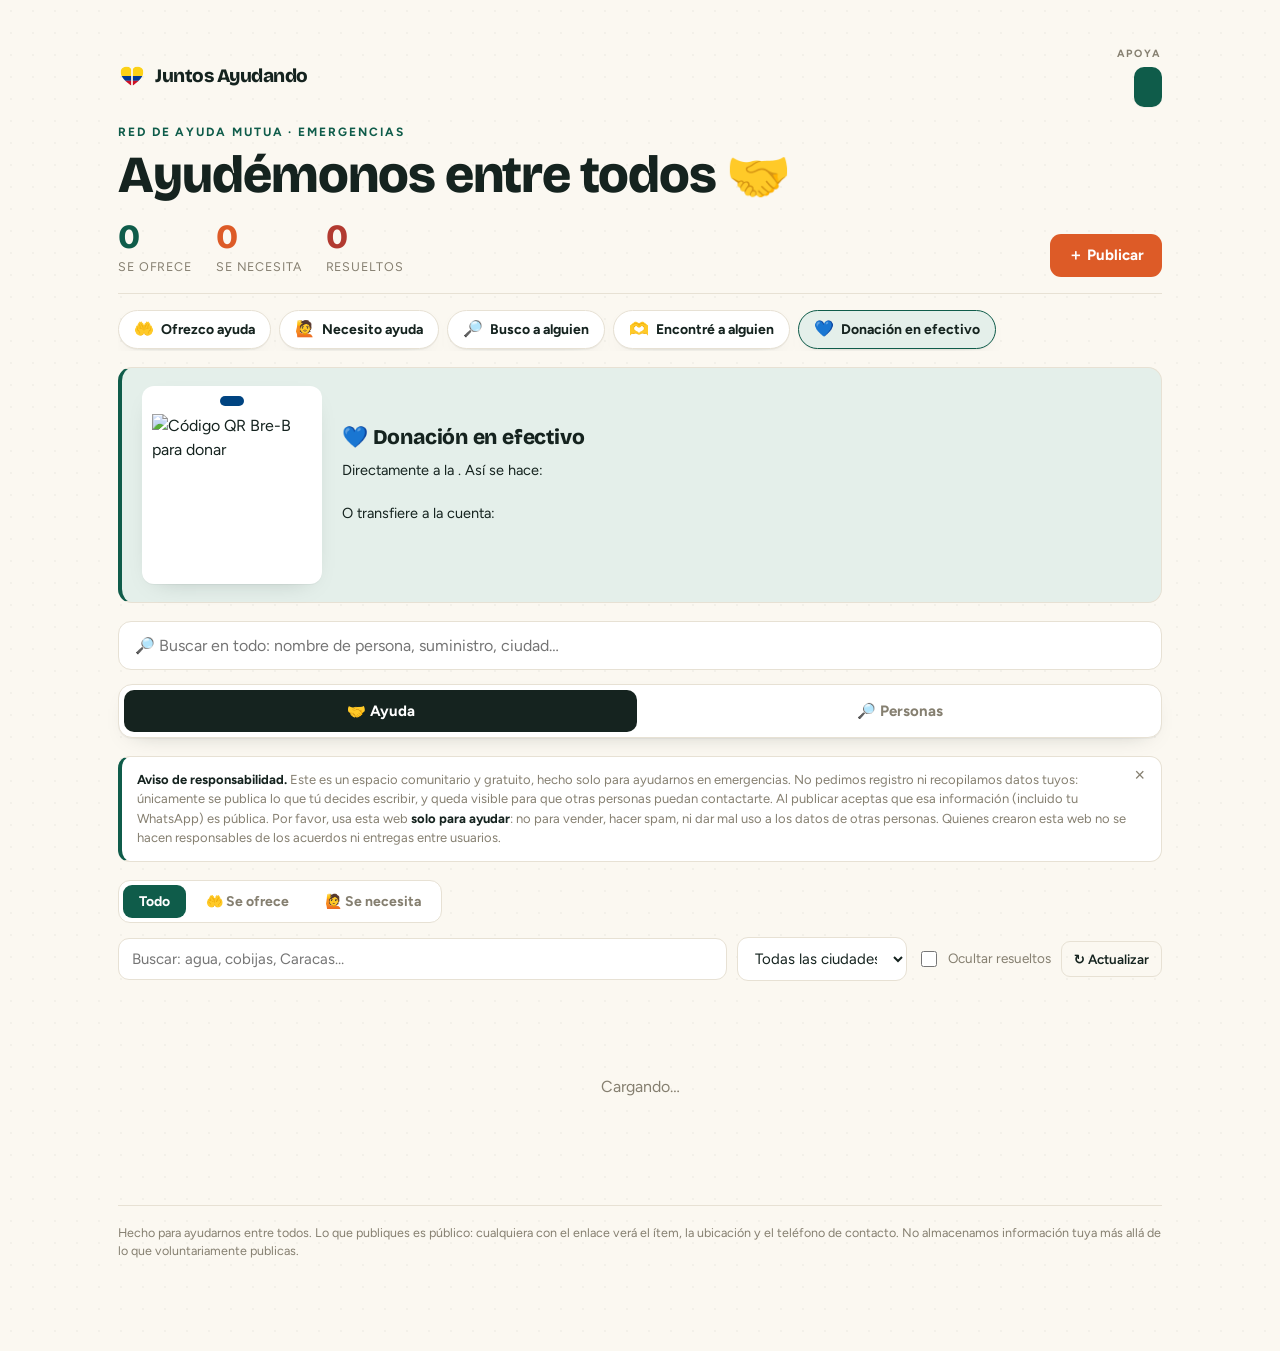
==== commit 37d0f4a7: "Donacion: sello Bre-B BBVA y los 3 pasos para donar - Sello 'BRE-B · BBVA' en azul BBVA sobre el cod" ====
--- a/public/colombia.html
+++ b/public/colombia.html
@@ -73,10 +73,15 @@
 
   <!-- Donación en efectivo. Solo aparece en las marcas con DONATION en config.js -->
   <section class="donate" id="donateBanner" hidden>
-    <div class="donate-qr"><img id="donateQR" src="" alt="Código QR para donar"></div>
+    <div class="donate-qr">
+      <span class="qr-sello" id="qrSello"></span>
+      <img id="donateQR" src="" alt="Código QR Bre-B para donar">
+    </div>
     <div class="donate-body">
       <h2 class="donate-h">💙 Donación en efectivo</h2>
-      <p class="donate-lead">Directamente a la <strong id="donateOrg"></strong>. Escanea el código QR desde tu app bancaria o transfiere a la cuenta:</p>
+      <p class="donate-lead">Directamente a la <strong id="donateOrg"></strong>. Así se hace:</p>
+      <ol class="donate-pasos" id="donatePasos"></ol>
+      <p class="donate-lead">O transfiere a la cuenta:</p>
       <dl class="donate-data" id="donateData"></dl>
       <p class="donate-note" id="donateNote"></p>
     </div>
@@ -350,8 +355,12 @@
   <div class="modal">
     <button class="x" data-close aria-label="Cerrar">×</button>
     <h2>💙 Donación en efectivo</h2>
-    <p class="lead">Tu aporte va <strong>directo a la <span id="donateOrg2"></span></strong>. Escanea el QR desde tu app bancaria o transfiere a la cuenta.</p>
-    <div class="donate-qr big"><img id="donateQR2" src="" alt="Código QR para donar"></div>
+    <p class="lead">Tu aporte va <strong>directo a la <span id="donateOrg2"></span></strong>. Escanea el código <strong>Bre-B desde la app de BBVA</strong>, o transfiere a la cuenta.</p>
+    <div class="donate-qr big">
+      <span class="qr-sello" id="qrSello2"></span>
+      <img id="donateQR2" src="" alt="Código QR Bre-B para donar">
+    </div>
+    <ol class="donate-pasos" id="donatePasos2"></ol>
     <dl class="donate-data" id="donateData2"></dl>
     <p class="donate-note" id="donateNote2"></p>
     <div class="modal-actions"><button class="btn btn-primary btn-block" data-close>Listo</button></div>
--- a/public/styles.css
+++ b/public/styles.css
@@ -50,7 +50,20 @@
 /* Donación en efectivo */
 .donate{display:flex;gap:20px;align-items:center;background:var(--pine-soft);border:1px solid var(--line);
   border-left:4px solid var(--pine);border-radius:14px;padding:18px 20px;margin:0 0 18px;flex-wrap:wrap}
-.donate-qr{background:#fff;border-radius:12px;padding:10px;box-shadow:var(--shadow);flex:0 0 auto}
+/* El codigo es Bre-B de BBVA: se rotula encima para que nadie pierda tiempo
+   intentando escanearlo desde otra app. */
+.donate-qr{background:#fff;border-radius:12px;padding:10px;box-shadow:var(--shadow);flex:0 0 auto;
+  display:flex;flex-direction:column;align-items:center;gap:8px}
+.qr-sello{display:inline-flex;align-items:center;gap:6px;background:#004481;color:#fff;
+  font-weight:800;font-size:12px;letter-spacing:.06em;text-transform:uppercase;
+  padding:5px 12px;border-radius:999px;white-space:nowrap}
+.donate-qr.big .qr-sello{font-size:13px;padding:6px 14px}
+
+/* Los 3 pasos para donar */
+.donate-pasos{margin:0 0 12px;padding:0 0 0 20px;display:flex;flex-direction:column;gap:5px}
+.donate-pasos li{font-size:14.5px;line-height:1.45;color:var(--ink)}
+.donate-pasos li::marker{color:var(--pine);font-weight:800}
+#donatePasos2{margin:14px 0 16px}
 .donate-qr img{display:block;width:160px;height:160px;object-fit:contain}
 /* En el banner el QR se puede pulsar para verlo grande en el modal */
 #donateBanner .donate-qr{cursor:zoom-in;border:none;background:#fff;transition:transform .12s}
